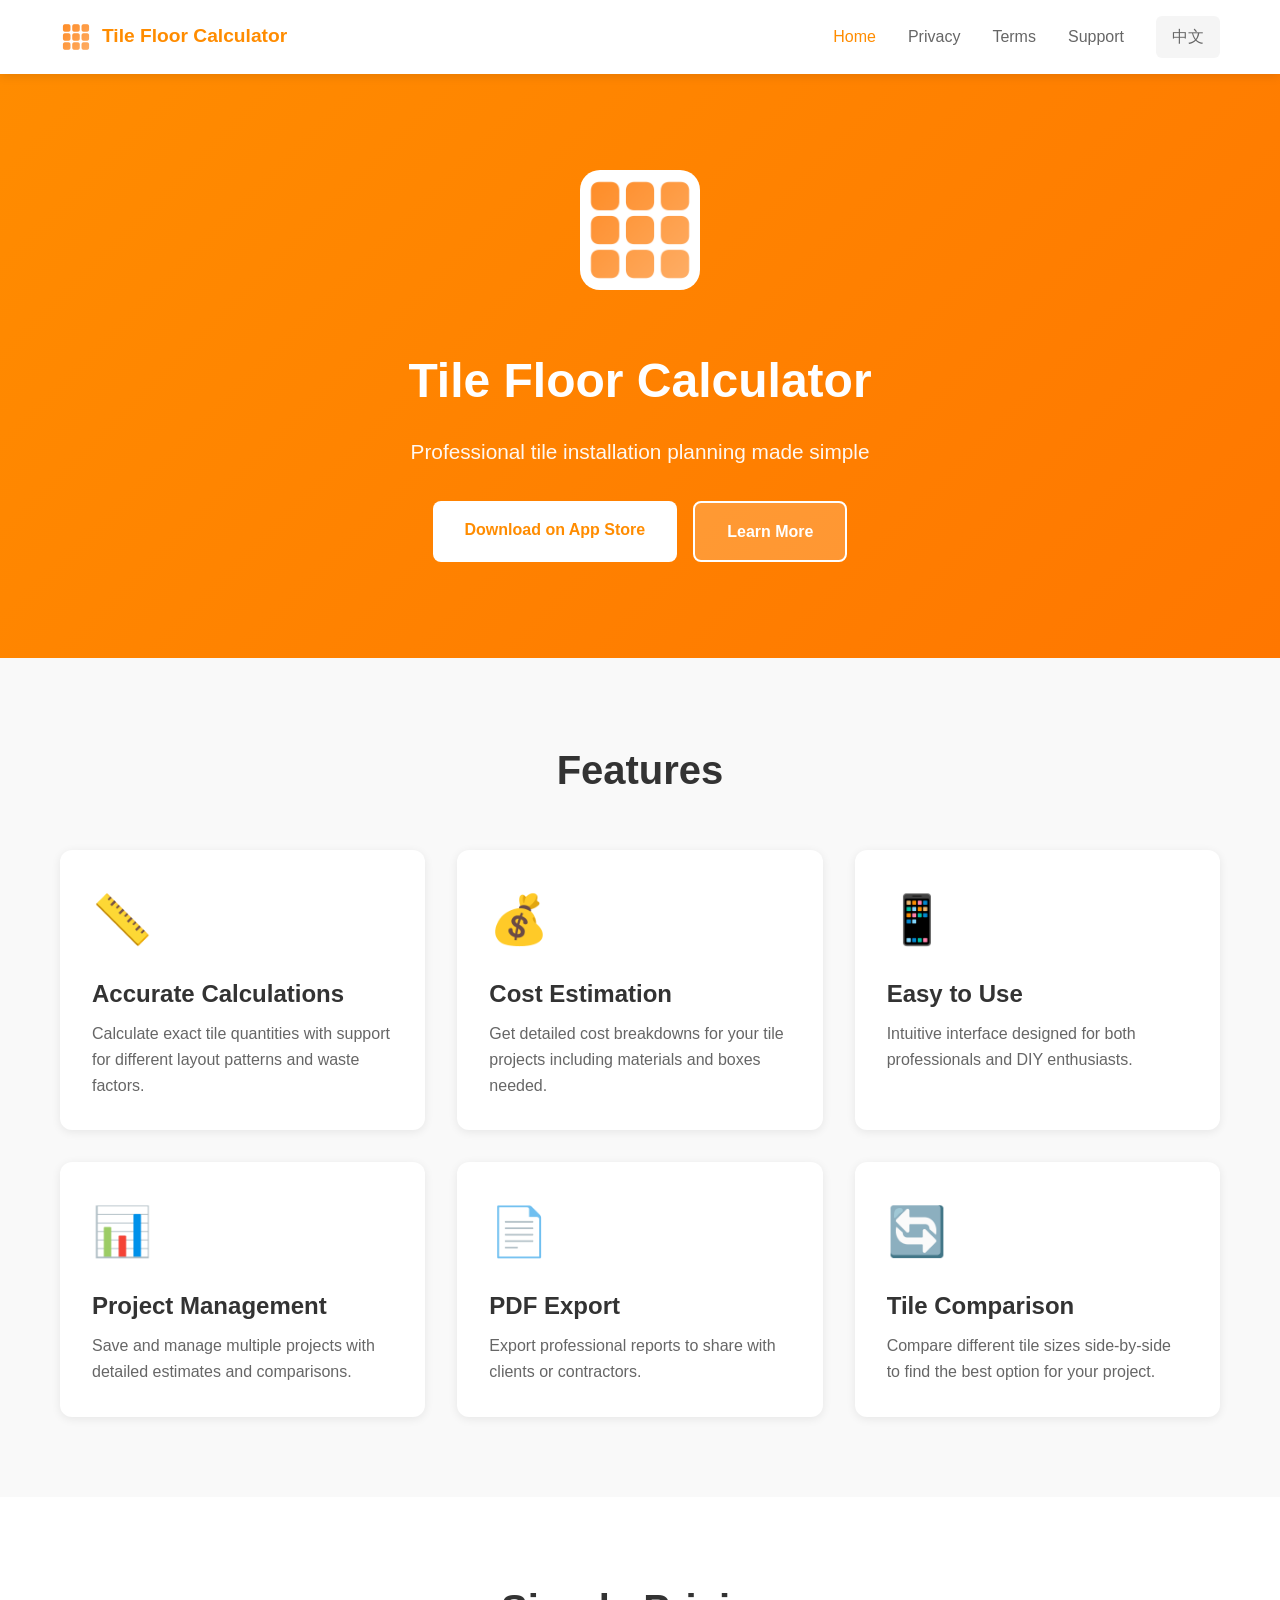
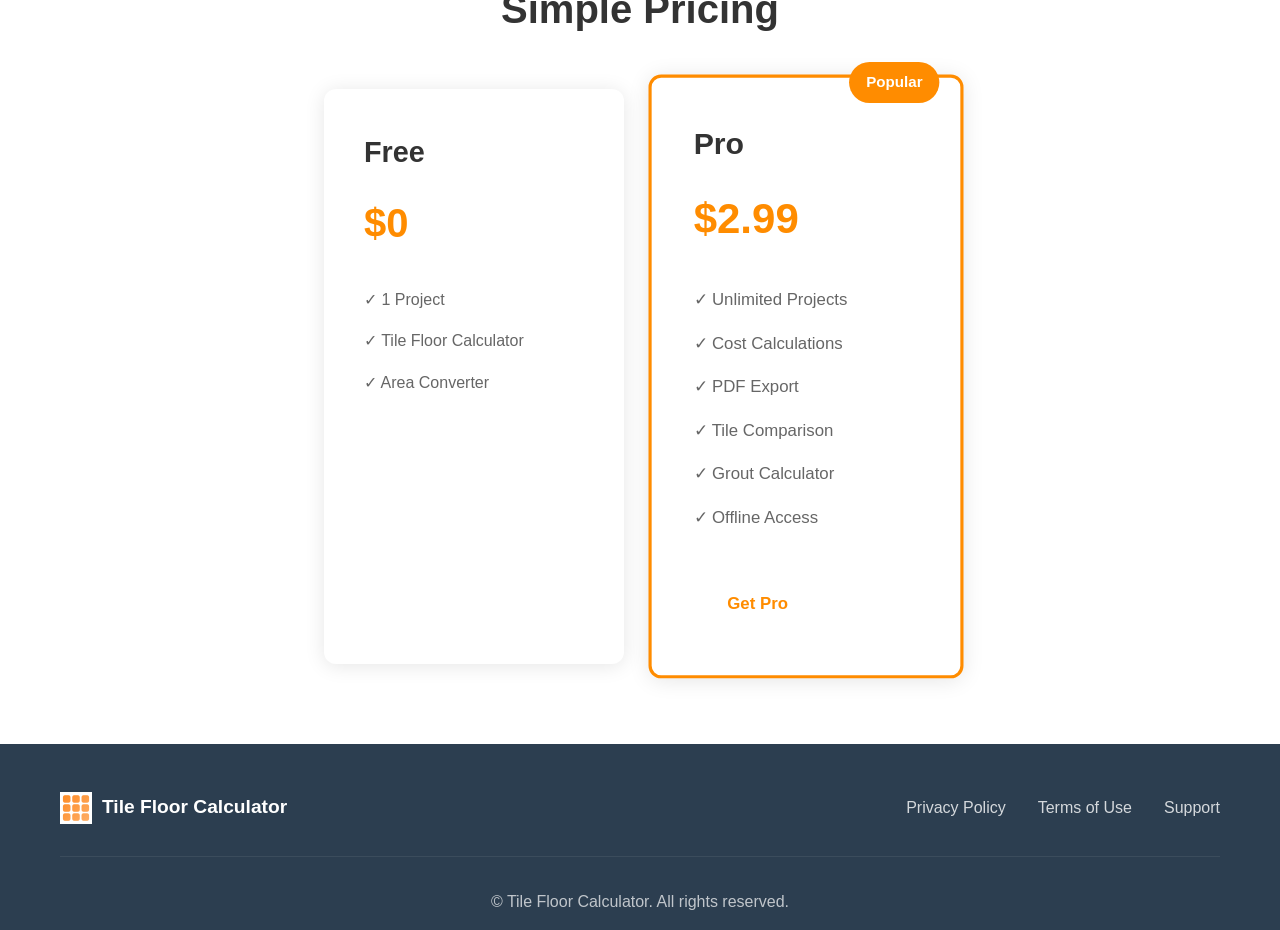
==== index.html @ d8ddfcac "Add files via upload" ====
<!DOCTYPE html>
<html lang="en">
<head>
    <meta charset="UTF-8">
    <meta name="viewport" content="width=device-width, initial-scale=1.0">
    <title>Tile Floor Calculator - Professional Tile Installation Planning</title>
    <link rel="stylesheet" href="styles.css">
</head>
<body>
    <nav class="navbar">
        <div class="container">
            <div class="nav-brand">
                <img src="[data-uri]" alt="Logo" class="icon" style="width: 32px; height: 32px;">
                <span class="brand-name">Tile Floor Calculator</span>
            </div>
            <div class="nav-links">
                <a href="index.html" class="active">Home</a>
                <a href="privacy.html">Privacy</a>
                <a href="terms.html">Terms</a>
                <a href="support.html">Support</a>
                <a href="zh/index.html" class="lang-switch">中文</a>
            </div>
        </div>
    </nav>

    <header class="hero">
        <div class="container">
            <div class="hero-content">
                <div class="app-icon"><img src="[data-uri]" alt="App Icon" style="width: 120px; height: 120px; border-radius: 20px;"></div>
                <h1>Tile Floor Calculator</h1>
                <p class="subtitle">Professional tile installation planning made simple</p>
                <div class="cta-buttons">
                    <a href="#" class="btn btn-primary">Download on App Store</a>
                    <a href="#features" class="btn btn-secondary">Learn More</a>
                </div>
            </div>
        </div>
    </header>

    <section id="features" class="features">
        <div class="container">
            <h2>Features</h2>
            <div class="features-grid">
                <div class="feature-card">
                    <div class="feature-icon">📏</div>
                    <h3>Accurate Calculations</h3>
                    <p>Calculate exact tile quantities with support for different layout patterns and waste factors.</p>
                </div>
                <div class="feature-card">
                    <div class="feature-icon">💰</div>
                    <h3>Cost Estimation</h3>
                    <p>Get detailed cost breakdowns for your tile projects including materials and boxes needed.</p>
                </div>
                <div class="feature-card">
                    <div class="feature-icon">📱</div>
                    <h3>Easy to Use</h3>
                    <p>Intuitive interface designed for both professionals and DIY enthusiasts.</p>
                </div>
                <div class="feature-card">
                    <div class="feature-icon">📊</div>
                    <h3>Project Management</h3>
                    <p>Save and manage multiple projects with detailed estimates and comparisons.</p>
                </div>
                <div class="feature-card">
                    <div class="feature-icon">📄</div>
                    <h3>PDF Export</h3>
                    <p>Export professional reports to share with clients or contractors.</p>
                </div>
                <div class="feature-card">
                    <div class="feature-icon">🔄</div>
                    <h3>Tile Comparison</h3>
                    <p>Compare different tile sizes side-by-side to find the best option for your project.</p>
                </div>
            </div>
        </div>
    </section>

    <section class="pricing">
        <div class="container">
            <h2>Simple Pricing</h2>
            <div class="pricing-cards">
                <div class="pricing-card">
                    <h3>Free</h3>
                    <div class="price">$0</div>
                    <ul class="features-list">
                        <li>✓ 1 Project</li>
                        <li>✓ Tile Floor Calculator</li>
                        <li>✓ Area Converter</li>
                    </ul>
                </div>
                <div class="pricing-card featured">
                    <div class="badge">Popular</div>
                    <h3>Pro</h3>
                    <div class="price">$2.99</div>
                    <ul class="features-list">
                        <li>✓ Unlimited Projects</li>
                        <li>✓ Cost Calculations</li>
                        <li>✓ PDF Export</li>
                        <li>✓ Tile Comparison</li>
                        <li>✓ Grout Calculator</li>
                        <li>✓ Offline Access</li>
                    </ul>
                    <a href="#" class="btn btn-primary">Get Pro</a>
                </div>
            </div>
        </div>
    </section>

    <footer class="footer">
        <div class="container">
            <div class="footer-content">
                <div class="footer-brand">
                    <img src="[data-uri]" alt="Logo" class="icon" style="width: 32px; height: 32px;">
                    <span>Tile Floor Calculator</span>
                </div>
                <div class="footer-links">
                    <a href="privacy.html">Privacy Policy</a>
                    <a href="terms.html">Terms of Use</a>
                    <a href="support.html">Support</a>
                </div>
            </div>
            <div class="footer-bottom">
                <p>&copy; Tile Floor Calculator. All rights reserved.</p>
            </div>
        </div>
    </footer>
</body>
</html>
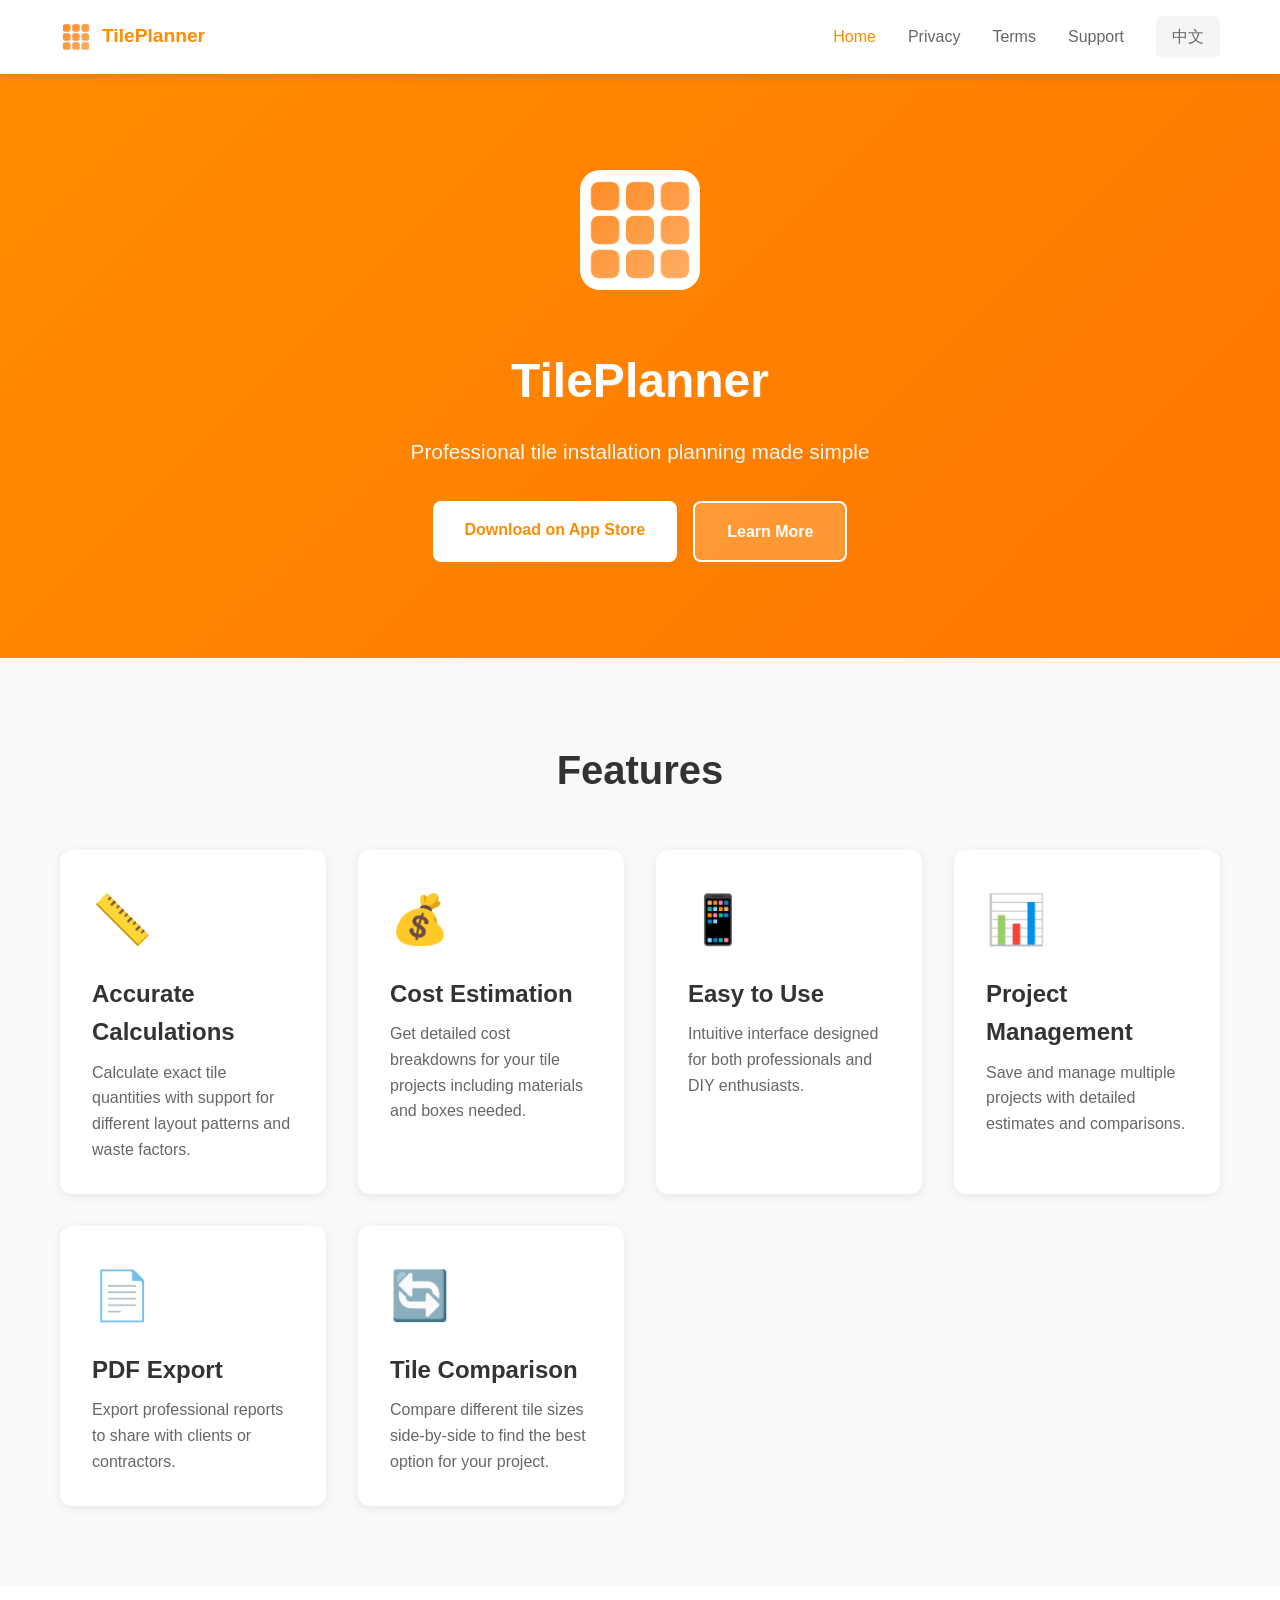
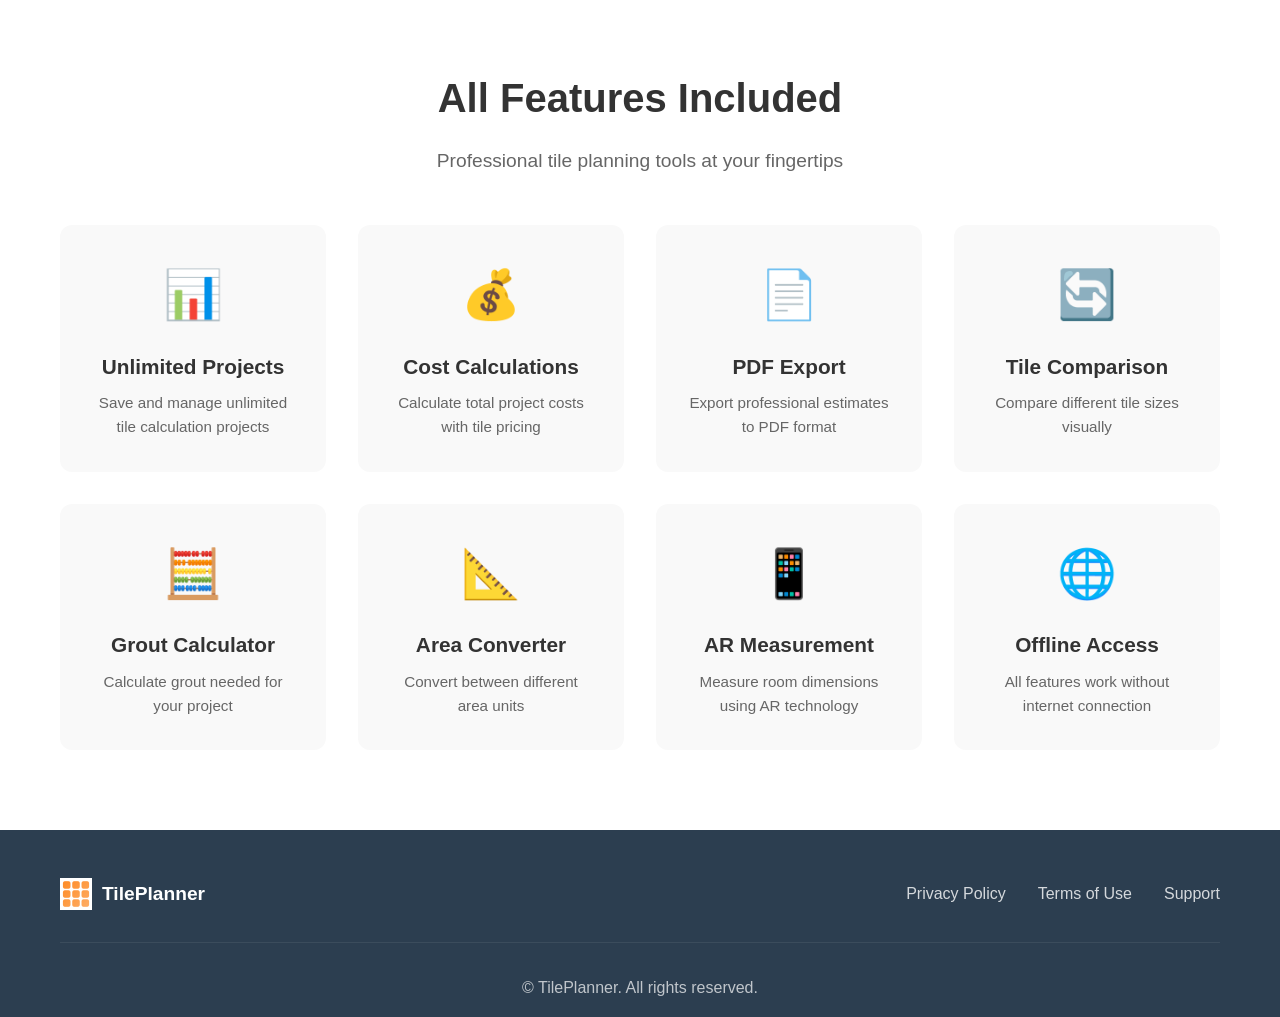
==== commit 081ecec6: "Add files via upload" ====
--- a/index.html
+++ b/index.html
@@ -3,7 +3,7 @@
 <head>
     <meta charset="UTF-8">
     <meta name="viewport" content="width=device-width, initial-scale=1.0">
-    <title>Tile Floor Calculator - Professional Tile Installation Planning</title>
+    <title>TilePlanner - Professional Tile Installation Planning</title>
     <link rel="stylesheet" href="styles.css">
 </head>
 <body>
@@ -11,7 +11,7 @@
         <div class="container">
             <div class="nav-brand">
                 <img src="[data-uri]